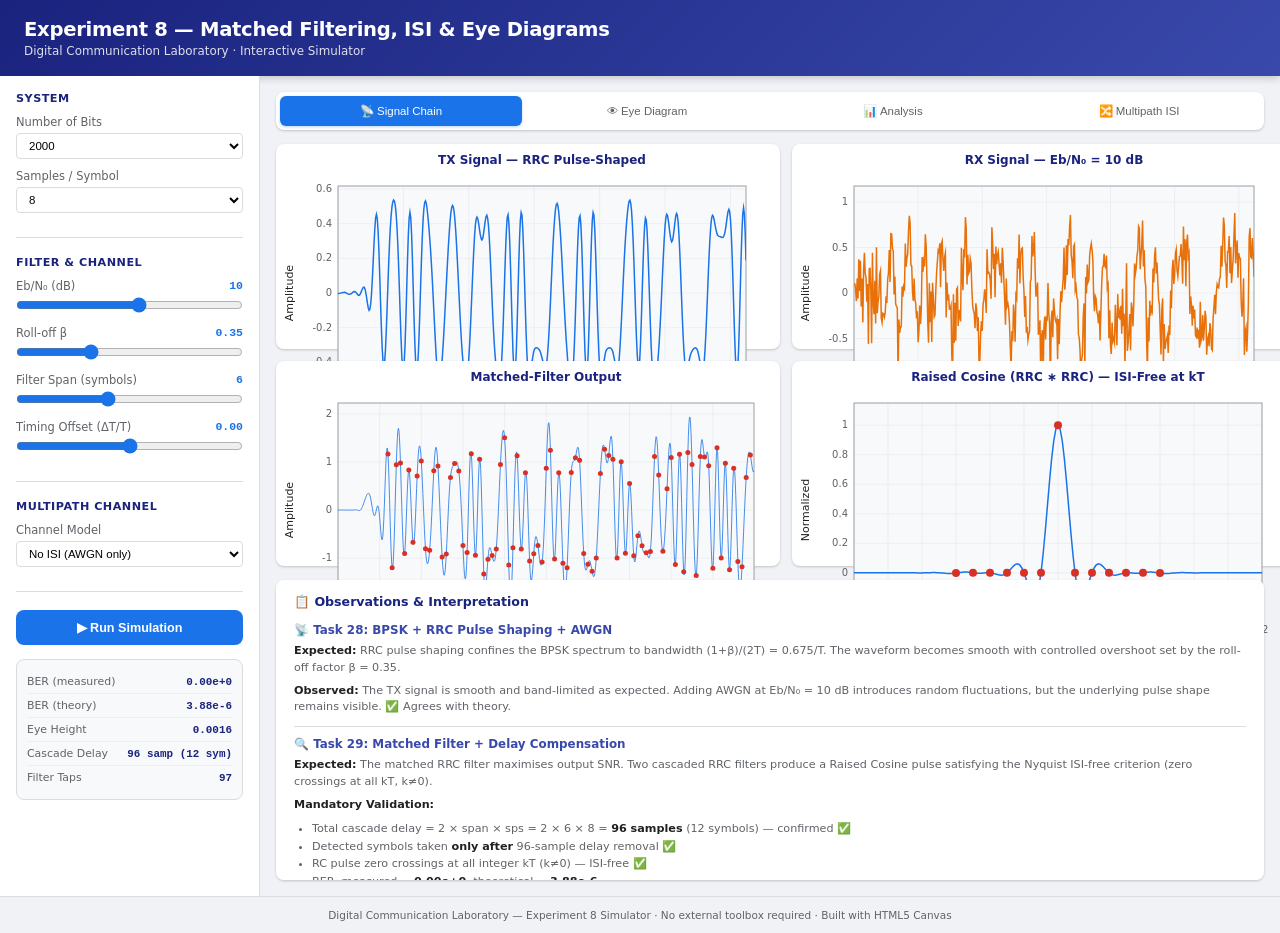
==== index.html @ cdd23505 "Experiment 8: Interactive web-based simulator (replaces MATLAB)" ====
<!DOCTYPE html>
<html lang="en">
<head>
    <meta charset="UTF-8">
    <meta name="viewport" content="width=device-width, initial-scale=1.0">
    <title>Experiment 8 — Matched Filtering, ISI &amp; Eye Diagrams Simulator</title>
    <link rel="stylesheet" href="style.css">
</head>
<body>

<header class="header">
    <div class="header-content">
        <h1>Experiment 8 — Matched Filtering, ISI &amp; Eye Diagrams</h1>
        <p>Digital Communication Laboratory · Interactive Simulator</p>
    </div>
</header>

<main class="simulator">
    <!-- ===== Controls Panel ===== -->
    <aside class="controls" id="controls">
        <div class="control-group">
            <h3>System</h3>
            <label>
                Number of Bits
                <select id="numBits">
                    <option value="500">500</option>
                    <option value="1000">1000</option>
                    <option value="2000" selected>2000</option>
                    <option value="5000">5000</option>
                </select>
            </label>
            <label>
                Samples / Symbol
                <select id="sps">
                    <option value="4">4</option>
                    <option value="8" selected>8</option>
                    <option value="16">16</option>
                </select>
            </label>
        </div>

        <div class="control-group">
            <h3>Filter &amp; Channel</h3>
            <label>
                Eb/N₀ (dB) <span id="snrVal">10</span>
                <input type="range" id="snr" min="-2" max="20" step="0.5" value="10">
            </label>
            <label>
                Roll-off β <span id="betaVal">0.35</span>
                <input type="range" id="beta" min="0.05" max="1.0" step="0.05" value="0.35">
            </label>
            <label>
                Filter Span (symbols) <span id="spanVal">6</span>
                <input type="range" id="span" min="2" max="12" step="1" value="6">
            </label>
            <label>
                Timing Offset (ΔT/T) <span id="offsetVal">0.00</span>
                <input type="range" id="offset" min="-0.5" max="0.5" step="0.0625" value="0">
            </label>
        </div>

        <div class="control-group">
            <h3>Multipath Channel</h3>
            <label>
                Channel Model
                <select id="channel">
                    <option value="none">No ISI (AWGN only)</option>
                    <option value="mild">Mild ISI (α=0.3, τ=T)</option>
                    <option value="severe">Severe ISI (α=0.7, τ=T)</option>
                    <option value="twopath">Two-path ISI</option>
                </select>
            </label>
        </div>

        <button id="runBtn" class="run-btn">▶ Run Simulation</button>

        <div class="info-panel" id="infoPanel">
            <div class="info-item">
                <span class="info-label">BER (measured)</span>
                <span class="info-value" id="berMeas">—</span>
            </div>
            <div class="info-item">
                <span class="info-label">BER (theory)</span>
                <span class="info-value" id="berTheory">—</span>
            </div>
            <div class="info-item">
                <span class="info-label">Eye Height</span>
                <span class="info-value" id="eyeHeight">—</span>
            </div>
            <div class="info-item">
                <span class="info-label">Cascade Delay</span>
                <span class="info-value" id="cascadeDelay">—</span>
            </div>
            <div class="info-item">
                <span class="info-label">Filter Taps</span>
                <span class="info-value" id="filterTaps">—</span>
            </div>
        </div>
    </aside>

    <!-- ===== Main Content ===== -->
    <div class="main-content">
        <nav class="tab-bar">
            <button class="tab active" data-tab="signals">📡 Signal Chain</button>
            <button class="tab" data-tab="eye">👁 Eye Diagram</button>
            <button class="tab" data-tab="analysis">📊 Analysis</button>
            <button class="tab" data-tab="multipath">🔀 Multipath ISI</button>
        </nav>

        <!-- Tab 1: Signal Chain (Tasks 28 & 29) -->
        <div class="tab-content active" id="tab-signals">
            <div class="plot-grid two-col">
                <div class="plot-wrapper"><canvas id="plotTx"></canvas></div>
                <div class="plot-wrapper"><canvas id="plotRx"></canvas></div>
                <div class="plot-wrapper"><canvas id="plotMF"></canvas></div>
                <div class="plot-wrapper"><canvas id="plotRC"></canvas></div>
            </div>
        </div>

        <!-- Tab 2: Eye Diagram (Interactive) -->
        <div class="tab-content" id="tab-eye">
            <div class="plot-grid eye-layout">
                <div class="plot-wrapper"><canvas id="plotEye"></canvas></div>
                <div class="plot-wrapper"><canvas id="plotDet"></canvas></div>
            </div>
        </div>

        <!-- Tab 3: Analysis (Tasks 30) -->
        <div class="tab-content" id="tab-analysis">
            <div class="plot-grid two-col">
                <div class="plot-wrapper"><canvas id="plotEhSnr"></canvas></div>
                <div class="plot-wrapper"><canvas id="plotBerOff"></canvas></div>
                <div class="plot-wrapper"><canvas id="plotBerSnr"></canvas></div>
                <div class="plot-wrapper"><canvas id="plotEhBeta"></canvas></div>
            </div>
        </div>

        <!-- Tab 4: Multipath ISI (Task 31) -->
        <div class="tab-content" id="tab-multipath">
            <div class="plot-grid two-col">
                <div class="plot-wrapper"><canvas id="plotIsi0"></canvas></div>
                <div class="plot-wrapper"><canvas id="plotIsi1"></canvas></div>
                <div class="plot-wrapper"><canvas id="plotIsi2"></canvas></div>
                <div class="plot-wrapper"><canvas id="plotIsi3"></canvas></div>
            </div>
        </div>

        <!-- Observations Panel -->
        <div class="observations" id="observations">
            <h3>📋 Observations &amp; Interpretation</h3>
            <div id="obsText">
                <p class="obs-hint">Click <strong>▶ Run Simulation</strong> to begin. Adjust parameters on the left and explore each tab.</p>
            </div>
        </div>
    </div>
</main>

<footer>
    <p>Digital Communication Laboratory — Experiment 8 Simulator · No external toolbox required · Built with HTML5 Canvas</p>
</footer>

<script src="dsp.js"></script>
<script src="app.js"></script>
</body>
</html>
---- style.css ----
/* ============================================================
   Experiment 8 Simulator — Stylesheet
   ============================================================ */

*, *::before, *::after { box-sizing: border-box; margin: 0; padding: 0; }

:root {
    --primary: #1a237e;
    --primary-light: #3949ab;
    --accent: #1a73e8;
    --bg: #f0f2f5;
    --surface: #ffffff;
    --border: #dadce0;
    --text: #202124;
    --text-sec: #5f6368;
    --success: #34a853;
    --warning: #ea8600;
    --danger: #d93025;
    --radius: 8px;
    --shadow: 0 1px 3px rgba(0,0,0,0.12), 0 1px 2px rgba(0,0,0,0.08);
}

html { font-size: 14px; }
body {
    font-family: 'Segoe UI', system-ui, -apple-system, sans-serif;
    background: var(--bg);
    color: var(--text);
    min-height: 100vh;
}

/* ---- Header ---- */
.header {
    background: linear-gradient(135deg, var(--primary) 0%, var(--primary-light) 100%);
    color: white;
    padding: 18px 24px;
    box-shadow: 0 2px 8px rgba(0,0,0,0.2);
}
.header h1 { font-size: 1.4rem; font-weight: 600; letter-spacing: -0.3px; }
.header p { font-size: 0.85rem; opacity: 0.85; margin-top: 3px; }

/* ---- Simulator Layout ---- */
.simulator {
    display: grid;
    grid-template-columns: 260px 1fr;
    gap: 0;
    max-width: 1600px;
    margin: 0 auto;
    min-height: calc(100vh - 80px);
}

/* ---- Controls Panel ---- */
.controls {
    background: var(--surface);
    border-right: 1px solid var(--border);
    padding: 16px;
    overflow-y: auto;
    max-height: calc(100vh - 80px);
    position: sticky;
    top: 0;
}

.control-group {
    margin-bottom: 18px;
    padding-bottom: 14px;
    border-bottom: 1px solid var(--border);
}
.control-group:last-of-type { border-bottom: none; }
.control-group h3 {
    font-size: 0.8rem;
    text-transform: uppercase;
    letter-spacing: 0.5px;
    color: var(--primary);
    margin-bottom: 10px;
    font-weight: 700;
}

.controls label {
    display: block;
    font-size: 0.82rem;
    color: var(--text-sec);
    margin-bottom: 10px;
}
.controls label span {
    float: right;
    font-weight: 600;
    color: var(--accent);
    font-family: 'Consolas', 'Courier New', monospace;
}

.controls input[type="range"] {
    width: 100%;
    margin-top: 4px;
    accent-color: var(--accent);
}
.controls select {
    width: 100%;
    margin-top: 4px;
    padding: 5px 8px;
    border: 1px solid var(--border);
    border-radius: 4px;
    font-size: 0.82rem;
    background: var(--surface);
}

.run-btn {
    width: 100%;
    padding: 10px;
    background: var(--accent);
    color: white;
    border: none;
    border-radius: var(--radius);
    font-size: 0.9rem;
    font-weight: 600;
    cursor: pointer;
    transition: background 0.2s;
    margin-bottom: 14px;
}
.run-btn:hover { background: #1557b0; }
.run-btn:disabled { background: #9aa0a6; cursor: wait; }

/* ---- Info Panel ---- */
.info-panel {
    background: #f8f9fa;
    border-radius: var(--radius);
    padding: 10px;
    border: 1px solid var(--border);
}
.info-item {
    display: flex;
    justify-content: space-between;
    align-items: center;
    padding: 5px 0;
    font-size: 0.78rem;
    border-bottom: 1px solid #eee;
}
.info-item:last-child { border-bottom: none; }
.info-label { color: var(--text-sec); }
.info-value {
    font-family: 'Consolas', 'Courier New', monospace;
    font-weight: 600;
    color: var(--primary);
}

/* ---- Main Content ---- */
.main-content {
    display: flex;
    flex-direction: column;
    padding: 16px;
    overflow-y: auto;
    max-height: calc(100vh - 80px);
}

/* ---- Tab Bar ---- */
.tab-bar {
    display: flex;
    gap: 4px;
    background: var(--surface);
    padding: 4px;
    border-radius: var(--radius);
    box-shadow: var(--shadow);
    margin-bottom: 14px;
    flex-shrink: 0;
}
.tab {
    flex: 1;
    padding: 8px 12px;
    border: none;
    background: transparent;
    border-radius: 6px;
    font-size: 0.82rem;
    font-weight: 500;
    color: var(--text-sec);
    cursor: pointer;
    transition: all 0.2s;
    white-space: nowrap;
}
.tab:hover { background: #e8f0fe; color: var(--accent); }
.tab.active {
    background: var(--accent);
    color: white;
    box-shadow: 0 1px 3px rgba(26,115,232,0.3);
}

/* ---- Tab Content ---- */
.tab-content { display: none; flex: 1; min-height: 0; }
.tab-content.active { display: flex; flex-direction: column; }

/* ---- Plot Grids ---- */
.plot-grid {
    display: grid;
    gap: 12px;
    flex: 1;
    min-height: 0;
}
.plot-grid.two-col {
    grid-template-columns: 1fr 1fr;
    grid-template-rows: 1fr 1fr;
}
.plot-grid.eye-layout {
    grid-template-columns: 1fr;
    grid-template-rows: 2fr 1fr;
}

.plot-wrapper {
    background: var(--surface);
    border-radius: var(--radius);
    box-shadow: var(--shadow);
    padding: 4px;
    display: flex;
    align-items: stretch;
    min-height: 200px;
}
.plot-wrapper canvas {
    width: 100%;
    height: 100%;
    display: block;
}

/* ---- Observations ---- */
.observations {
    background: var(--surface);
    border-radius: var(--radius);
    box-shadow: var(--shadow);
    padding: 14px 18px;
    margin-top: 14px;
    flex-shrink: 0;
    max-height: 300px;
    overflow-y: auto;
}
.observations h3 {
    font-size: 0.9rem;
    color: var(--primary);
    margin-bottom: 8px;
    position: sticky;
    top: 0;
    background: var(--surface);
    padding-bottom: 4px;
}
.observations h4 {
    font-size: 0.85rem;
    color: var(--primary-light);
    margin: 10px 0 6px 0;
}
.observations p {
    font-size: 0.8rem;
    line-height: 1.5;
    color: var(--text-sec);
    margin-bottom: 6px;
}
.observations ul {
    font-size: 0.8rem;
    line-height: 1.6;
    color: var(--text-sec);
    margin-left: 18px;
    margin-bottom: 6px;
}
.observations hr {
    border: none;
    border-top: 1px solid var(--border);
    margin: 10px 0;
}
.observations b { color: var(--text); }
.obs-hint {
    color: var(--text-sec);
    font-style: italic;
    text-align: center;
    padding: 20px;
}

.obs-table {
    width: 100%;
    border-collapse: collapse;
    font-size: 0.8rem;
    margin: 8px 0;
}
.obs-table th, .obs-table td {
    padding: 6px 10px;
    border: 1px solid var(--border);
    text-align: left;
}
.obs-table th {
    background: #f8f9fa;
    color: var(--primary);
    font-weight: 600;
}

/* ---- Footer ---- */
footer {
    text-align: center;
    padding: 12px;
    font-size: 0.75rem;
    color: var(--text-sec);
    border-top: 1px solid var(--border);
}

/* ---- Loading overlay ---- */
.loading-overlay {
    position: absolute;
    inset: 0;
    background: rgba(255,255,255,0.85);
    display: flex;
    align-items: center;
    justify-content: center;
    font-size: 0.9rem;
    color: var(--accent);
    font-weight: 600;
    border-radius: var(--radius);
    z-index: 10;
}

/* ---- Responsive ---- */
@media (max-width: 900px) {
    .simulator { grid-template-columns: 1fr; }
    .controls {
        position: static;
        max-height: none;
        border-right: none;
        border-bottom: 1px solid var(--border);
    }
    .main-content { max-height: none; }
    .plot-grid.two-col { grid-template-columns: 1fr; }
}
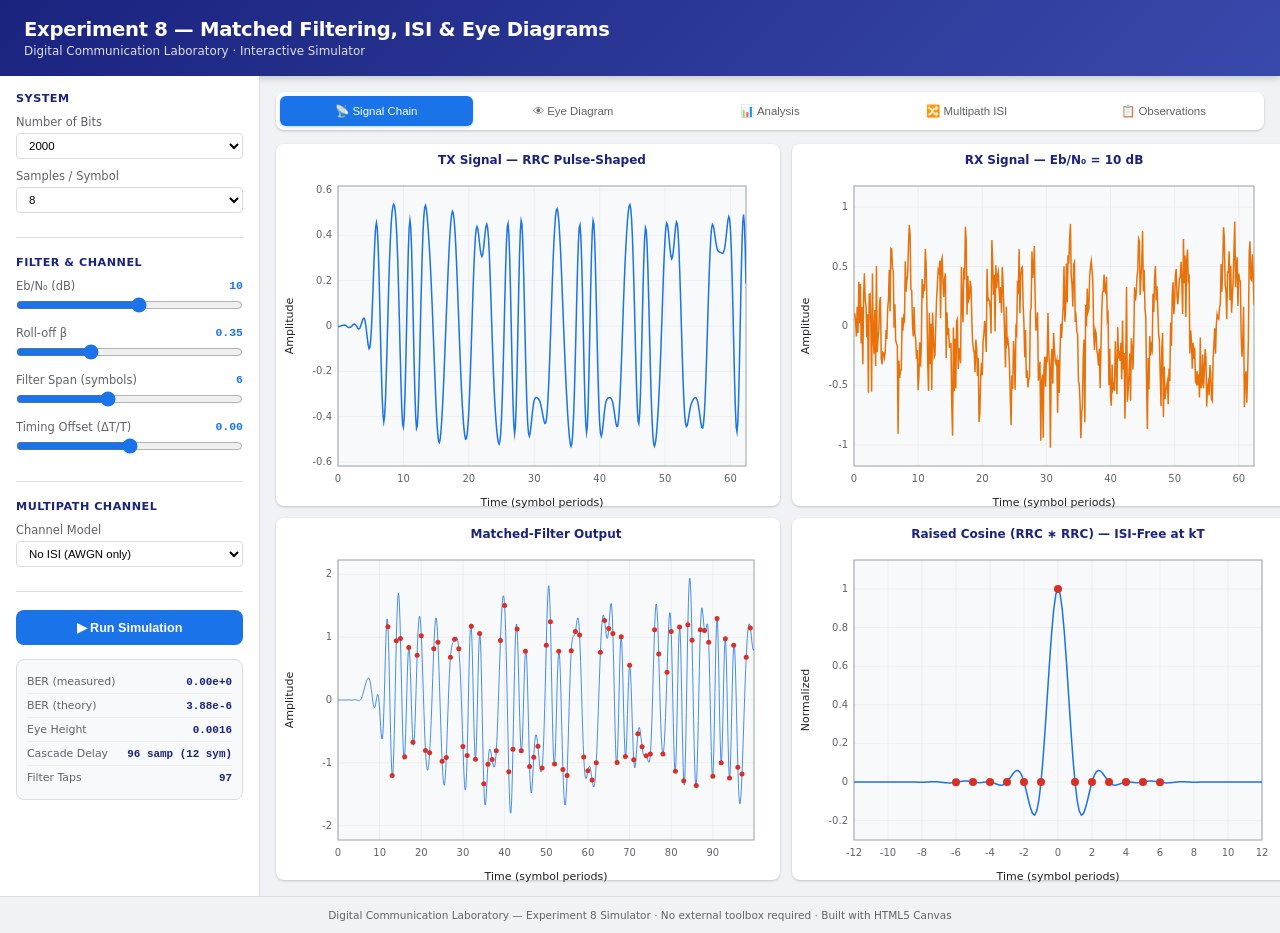
==== commit 212b8ce6: "Move observations into dedicated tab Co-authored-by: Copilot <223556219+Copilot@users.noreply.github" ====
--- a/index.html
+++ b/index.html
@@ -105,6 +105,7 @@
             <button class="tab" data-tab="eye">👁 Eye Diagram</button>
             <button class="tab" data-tab="analysis">📊 Analysis</button>
             <button class="tab" data-tab="multipath">🔀 Multipath ISI</button>
+            <button class="tab" data-tab="observations">📋 Observations</button>
         </nav>
 
         <!-- Tab 1: Signal Chain (Tasks 28 & 29) -->
@@ -145,11 +146,13 @@
             </div>
         </div>
 
-        <!-- Observations Panel -->
-        <div class="observations" id="observations">
-            <h3>📋 Observations &amp; Interpretation</h3>
-            <div id="obsText">
-                <p class="obs-hint">Click <strong>▶ Run Simulation</strong> to begin. Adjust parameters on the left and explore each tab.</p>
+        <!-- Tab 5: Observations -->
+        <div class="tab-content observations-tab" id="tab-observations">
+            <div class="observations" id="observations">
+                <h3>📋 Observations &amp; Interpretation</h3>
+                <div id="obsText">
+                    <p class="obs-hint">Click <strong>▶ Run Simulation</strong> to begin. Adjust parameters on the left and explore each tab.</p>
+                </div>
             </div>
         </div>
     </div>
--- a/style.css
+++ b/style.css
@@ -184,6 +184,7 @@
 /* ---- Tab Content ---- */
 .tab-content { display: none; flex: 1; min-height: 0; }
 .tab-content.active { display: flex; flex-direction: column; }
+.observations-tab.active { display: block; }
 
 /* ---- Plot Grids ---- */
 .plot-grid {
@@ -226,6 +227,11 @@
     flex-shrink: 0;
     max-height: 300px;
     overflow-y: auto;
+}
+.observations-tab .observations {
+    height: 100%;
+    max-height: none;
+    margin-top: 0;
 }
 .observations h3 {
     font-size: 0.9rem;
